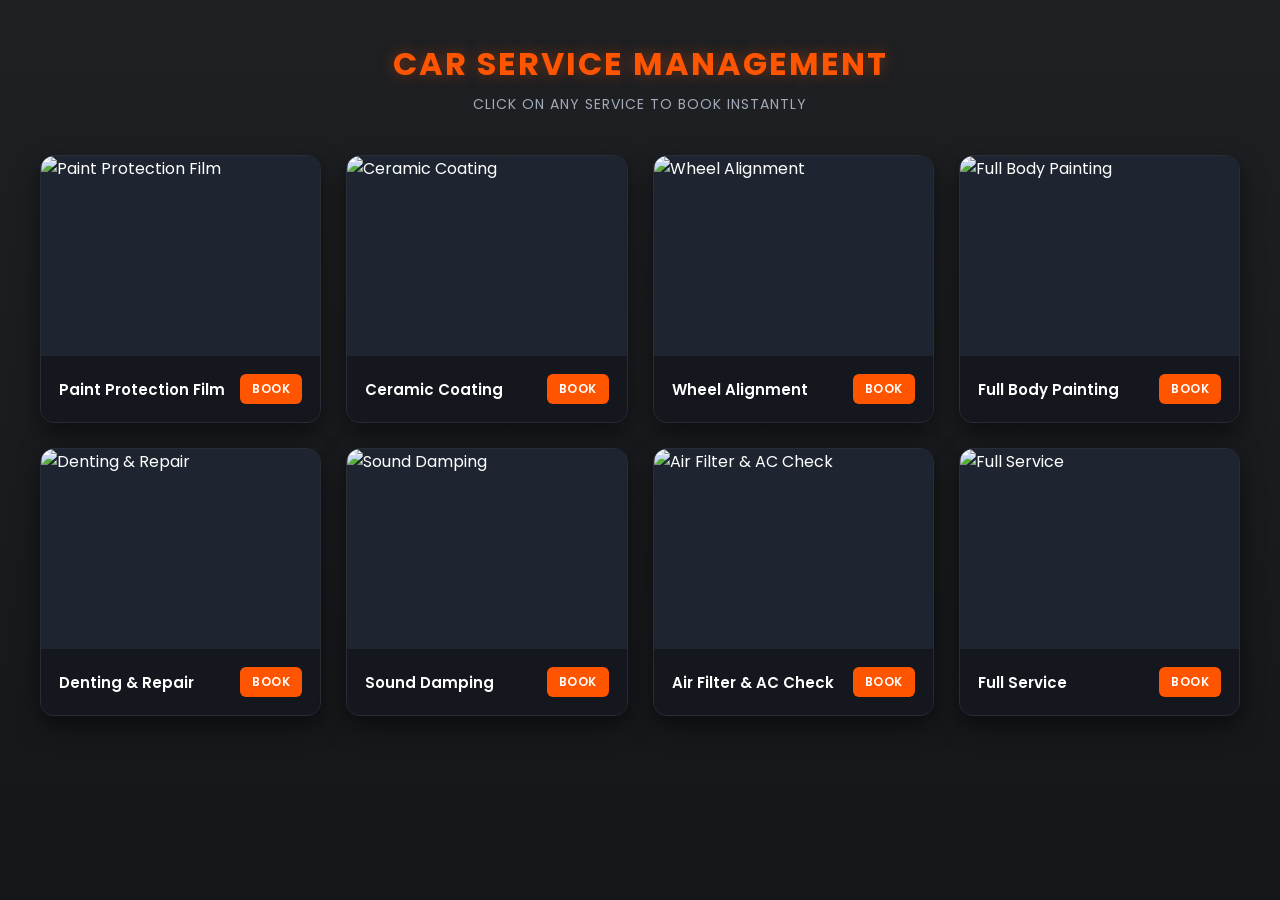
==== frontend/index.html @ 17c6873a "Fix all service card image links with reliable CDN assets" ====
<!DOCTYPE html>
<html lang="en">
<head>
    <meta charset="UTF-8">
    <meta name="viewport" content="width=device-width, initial-scale=1.0">
    <title>Car Service Management</title>
    <link rel="stylesheet" href="style.css">
    <style>
        /* Fallback styling for image loading */
        .service-card img {
            width: 100%;
            height: 200px;
            object-fit: cover;
            background-color: #1e2430;
        }
    </style>
</head>
<body>

    <div class="main-wrapper">
        <div class="brand-header">
            <h1>CAR SERVICE MANAGEMENT</h1>
            <p>CLICK ON ANY SERVICE TO BOOK INSTANTLY</p>
        </div>

        <!-- Direct Clickable Service Cards Grid with Reliable CDN Images -->
        <div class="services-grid">
            <!-- 1. Paint Protection Film (PPF) -->
            <div class="service-card" onclick="openBookingModal('Paint Protection Film (PPF)')">
                <img src="https://images.pexels.com/photos/6873088/pexels-photo-6873088.jpeg?auto=compress&cs=tinysrgb&w=600" alt="Paint Protection Film">
                <div class="service-card-info">
                    <h3>Paint Protection Film</h3>
                    <span class="btn-tag">Book</span>
                </div>
            </div>

            <!-- 2. Ceramic & Graphene Coating -->
            <div class="service-card" onclick="openBookingModal('Ceramic & Graphene Coating')">
                <img src="https://images.pexels.com/photos/372810/pexels-photo-372810.jpeg?auto=compress&cs=tinysrgb&w=600" alt="Ceramic Coating">
                <div class="service-card-info">
                    <h3>Ceramic Coating</h3>
                    <span class="btn-tag">Book</span>
                </div>
            </div>

            <!-- 3. Wheel Alignment -->
            <div class="service-card" onclick="openBookingModal('Wheel Alignment')">
                <img src="https://images.pexels.com/photos/3806249/pexels-photo-3806249.jpeg?auto=compress&cs=tinysrgb&w=600" alt="Wheel Alignment">
                <div class="service-card-info">
                    <h3>Wheel Alignment</h3>
                    <span class="btn-tag">Book</span>
                </div>
            </div>

            <!-- 4. Full Body Painting -->
            <div class="service-card" onclick="openBookingModal('Full Body Painting')">
                <img src="https://images.pexels.com/photos/8986118/pexels-photo-8986118.jpeg?auto=compress&cs=tinysrgb&w=600" alt="Full Body Painting">
                <div class="service-card-info">
                    <h3>Full Body Painting</h3>
                    <span class="btn-tag">Book</span>
                </div>
            </div>

            <!-- 5. Denting & Repair -->
            <div class="service-card" onclick="openBookingModal('Denting & Repair')">
                <img src="https://images.pexels.com/photos/4489749/pexels-photo-4489749.jpeg?auto=compress&cs=tinysrgb&w=600" alt="Denting & Repair">
                <div class="service-card-info">
                    <h3>Denting & Repair</h3>
                    <span class="btn-tag">Book</span>
                </div>
            </div>

            <!-- 6. Sound Damping -->
            <div class="service-card" onclick="openBookingModal('Sound Damping')">
                <img src="https://images.pexels.com/photos/4489794/pexels-photo-4489794.jpeg?auto=compress&cs=tinysrgb&w=600" alt="Sound Damping">
                <div class="service-card-info">
                    <h3>Sound Damping</h3>
                    <span class="btn-tag">Book</span>
                </div>
            </div>

            <!-- 7. Air Filter & AC Check -->
            <div class="service-card" onclick="openBookingModal('Air Filter & AC Check')">
                <img src="https://images.pexels.com/photos/4489732/pexels-photo-4489732.jpeg?auto=compress&cs=tinysrgb&w=600" alt="Air Filter & AC Check">
                <div class="service-card-info">
                    <h3>Air Filter & AC Check</h3>
                    <span class="btn-tag">Book</span>
                </div>
            </div>

            <!-- 8. Full Service -->
            <div class="service-card" onclick="openBookingModal('Full Service')">
                <img src="https://images.pexels.com/photos/13065690/pexels-photo-13065690.jpeg?auto=compress&cs=tinysrgb&w=600" alt="Full Service">
                <div class="service-card-info">
                    <h3>Full Service</h3>
                    <span class="btn-tag">Book</span>
                </div>
            </div>
        </div>
    </div>

    <!-- Booking Modal Popup -->
    <div class="modal-overlay" id="modalOverlay">
        <div class="modal-content">
            <span class="close-modal" onclick="closeBookingModal()">&times;</span>
            <div class="modal-header">
                <h2 id="modalTitle">BOOK SERVICE</h2>
                <p>Enter details to confirm appointment</p>
            </div>

            <form id="bookingForm">
                <input type="hidden" id="selected_service">

                <div class="form-group">
                    <label for="name">Full Name</label>
                    <input type="text" id="name" placeholder="Enter your full name" required>
                </div>
                
                <div class="form-group">
                    <label for="phone">Contact Number</label>
                    <input type="tel" id="phone" placeholder="10 Digit Mobile Number" required pattern="[0-9]{10}">
                </div>
                
                <div class="form-group">
                    <label for="car_model">Vehicle Model</label>
                    <input type="text" id="car_model" placeholder="e.g. Tata Harrier, Fortuner" required>
                </div>
                
                <div class="form-group">
                    <label for="service_date">Appointment Date</label>
                    <input type="date" id="service_date" required>
                </div>
                
                <button type="submit" id="submitBtn">CONFIRM BOOKING</button>
            </form>
        </div>
    </div>

    <script>
        const BACKEND_URL = "https://car-service-management-backend.onrender.com/api/bookings";

        function openBookingModal(serviceName) {
            document.getElementById("selected_service").value = serviceName;
            document.getElementById("modalTitle").innerText = "BOOK: " + serviceName.toUpperCase();
            document.getElementById("modalOverlay").classList.add("active");
        }

        function closeBookingModal() {
            document.getElementById("modalOverlay").classList.remove("active");
        }

        window.onclick = function(event) {
            const modal = document.getElementById("modalOverlay");
            if (event.target === modal) {
                closeBookingModal();
            }
        }

        document.getElementById("bookingForm").addEventListener("submit", async function(e) {
            e.preventDefault();
            const submitBtn = document.getElementById("submitBtn");
            const originalText = submitBtn.innerText;
            submitBtn.innerText = "SUBMITTING...";
            submitBtn.disabled = true;

            const formData = {
                name: document.getElementById("name").value,
                phone: document.getElementById("phone").value,
                car_model: document.getElementById("car_model").value,
                service_date: document.getElementById("service_date").value,
                service_type: document.getElementById("selected_service").value
            };

            try {
                const response = await fetch(BACKEND_URL, {
                    method: "POST",
                    headers: {
                        "Content-Type": "application/json"
                    },
                    body: JSON.stringify(formData)
                });

                if (response.ok) {
                    alert("Booking Request Submitted Successfully!");
                    document.getElementById("bookingForm").reset();
                    closeBookingModal();
                } else {
                    const errData = await response.json();
                    alert("Error: " + (errData.error || "Failed to submit booking"));
                }
            } catch (error) {
                alert("Server connection error! Please wait a moment while backend connects.");
            } finally {
                submitBtn.innerText = originalText;
                submitBtn.disabled = false;
            }
        });
    </script>
</body>
</html>
---- frontend/style.css ----
@import url('https://fonts.googleapis.com/css2?family=Poppins:wght@300;400;600;700&display=swap');

* {
    margin: 0;
    padding: 0;
    box-sizing: border-box;
    font-family: 'Poppins', sans-serif;
}

body {
    background: linear-gradient(rgba(11, 13, 16, 0.92), rgba(11, 13, 16, 0.96)), 
                url('https://images.unsplash.com/photo-1617814076367-b759c7d7e738?q=80&w=1920&auto=format&fit=crop') no-repeat center center/cover fixed;
    color: #ffffff;
    min-height: 100vh;
    padding: 40px 20px;
    display: flex;
    justify-content: center;
}

.main-wrapper {
    width: 100%;
    max-width: 1200px;
}

/* Header Styling */
.brand-header {
    text-align: center;
    margin-bottom: 40px;
}

.brand-header h1 {
    color: #ff5500;
    font-size: 32px;
    font-weight: 700;
    letter-spacing: 2px;
    text-transform: uppercase;
    text-shadow: 0 0 15px rgba(255, 85, 0, 0.4);
}

.brand-header p {
    color: #a0aab8;
    font-size: 14px;
    margin-top: 6px;
    letter-spacing: 1px;
}

/* Services Grid */
.services-grid {
    display: grid;
    grid-template-columns: repeat(auto-fit, minmax(260px, 1fr));
    gap: 25px;
}

.service-card {
    background: rgba(20, 23, 29, 0.9);
    border: 1px solid #282d38;
    border-radius: 14px;
    overflow: hidden;
    cursor: pointer;
    transition: all 0.35s ease;
    display: flex;
    flex-direction: column;
    position: relative;
    box-shadow: 0 10px 25px rgba(0, 0, 0, 0.5);
}

.service-card:hover {
    transform: translateY(-8px);
    border-color: #ff5500;
    box-shadow: 0 12px 30px rgba(255, 85, 0, 0.35);
}

.service-card img {
    width: 100%;
    height: 180px;
    object-fit: cover;
    transition: transform 0.35s ease;
}

.service-card:hover img {
    transform: scale(1.05);
}

.service-card-info {
    padding: 18px;
    display: flex;
    justify-content: space-between;
    align-items: center;
    background: #14171d;
}

.service-card-info h3 {
    font-size: 15px;
    font-weight: 600;
    color: #ffffff;
}

.service-card-info .btn-tag {
    background: #ff5500;
    color: #ffffff;
    font-size: 12px;
    font-weight: 600;
    padding: 6px 12px;
    border-radius: 6px;
    text-transform: uppercase;
    letter-spacing: 0.5px;
}

/* Modal Popup Overlay */
.modal-overlay {
    position: fixed;
    top: 0;
    left: 0;
    width: 100%;
    height: 100%;
    background: rgba(0, 0, 0, 0.85);
    backdrop-filter: blur(8px);
    display: none;
    justify-content: center;
    align-items: center;
    z-index: 1000;
    opacity: 0;
    transition: opacity 0.3s ease;
}

.modal-overlay.active {
    display: flex;
    opacity: 1;
}

.modal-content {
    background: #14171d;
    border: 1px solid rgba(255, 85, 0, 0.4);
    border-radius: 16px;
    width: 90%;
    max-width: 480px;
    padding: 30px;
    position: relative;
    box-shadow: 0 20px 40px rgba(0, 0, 0, 0.8);
    animation: modalSlide 0.3s ease forwards;
}

@keyframes modalSlide {
    from { transform: translateY(30px); opacity: 0; }
    to { transform: translateY(0); opacity: 1; }
}

.close-modal {
    position: absolute;
    top: 15px;
    right: 20px;
    color: #8a94a6;
    font-size: 24px;
    cursor: pointer;
    transition: color 0.2s ease;
}

.close-modal:hover {
    color: #ff5500;
}

.modal-header {
    margin-bottom: 20px;
}

.modal-header h2 {
    color: #ff5500;
    font-size: 20px;
    font-weight: 700;
    text-transform: uppercase;
}

.modal-header p {
    color: #a0aab8;
    font-size: 13px;
    margin-top: 2px;
}

.form-group {
    margin-bottom: 16px;
}

.form-group label {
    display: block;
    font-size: 12px;
    color: #b0b8c5;
    margin-bottom: 5px;
    font-weight: 500;
}

.form-group input {
    width: 100%;
    padding: 12px 14px;
    background-color: #1a1e26;
    border: 1px solid #2d3340;
    border-radius: 8px;
    color: #ffffff;
    font-size: 14px;
    outline: none;
    transition: border-color 0.3s ease;
}

.form-group input:focus {
    border-color: #ff5500;
    box-shadow: 0 0 8px rgba(255, 85, 0, 0.4);
}

button#submitBtn {
    width: 100%;
    padding: 14px;
    background: linear-gradient(135deg, #ff5500, #e04b00);
    color: #ffffff;
    border: none;
    border-radius: 8px;
    font-size: 14px;
    font-weight: 600;
    letter-spacing: 1px;
    cursor: pointer;
    text-transform: uppercase;
    transition: all 0.3s ease;
    margin-top: 10px;
    box-shadow: 0 4px 15px rgba(255, 85, 0, 0.3);
}

button#submitBtn:hover {
    background: linear-gradient(135deg, #ff661a, #ff5500);
    box-shadow: 0 6px 20px rgba(255, 85, 0, 0.5);
}

button#submitBtn:disabled {
    background: #55240c;
    cursor: not-allowed;
}
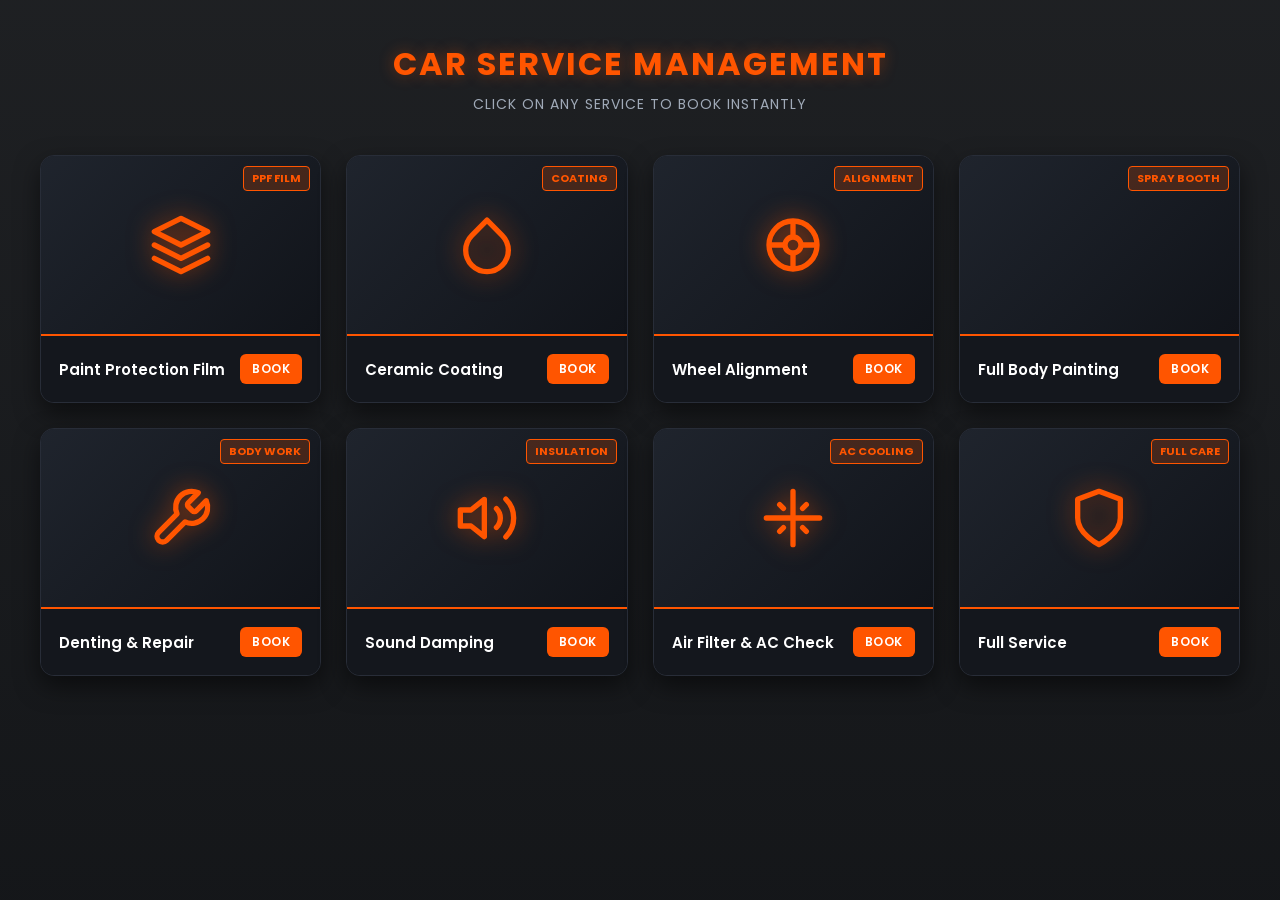
==== commit 6e68e4f1: "Replace broken image URLs with embedded vector SVG visuals" ====
--- a/frontend/index.html
+++ b/frontend/index.html
@@ -6,12 +6,44 @@
     <title>Car Service Management</title>
     <link rel="stylesheet" href="style.css">
     <style>
-        /* Fallback styling for image loading */
-        .service-card img {
+        /* Fallback & Guaranteed Visual Graphics for Cards */
+        .card-visual {
             width: 100%;
-            height: 200px;
-            object-fit: cover;
-            background-color: #1e2430;
+            height: 180px;
+            background: linear-gradient(135deg, #1f242d 0%, #11141a 100%);
+            display: flex;
+            flex-direction: column;
+            align-items: center;
+            justify-content: center;
+            border-bottom: 2px solid #ff5500;
+            position: relative;
+            overflow: hidden;
+        }
+
+        .card-visual svg {
+            width: 64px;
+            height: 64px;
+            fill: #ff5500;
+            filter: drop-shadow(0 0 12px rgba(255, 85, 0, 0.6));
+            transition: transform 0.3s ease;
+        }
+
+        .service-card:hover .card-visual svg {
+            transform: scale(1.15);
+        }
+
+        .card-visual .badge {
+            position: absolute;
+            top: 10px;
+            right: 10px;
+            background: rgba(255, 85, 0, 0.2);
+            color: #ff5500;
+            border: 1px solid #ff5500;
+            font-size: 11px;
+            font-weight: bold;
+            padding: 3px 8px;
+            border-radius: 4px;
+            text-transform: uppercase;
         }
     </style>
 </head>
@@ -23,11 +55,16 @@
             <p>CLICK ON ANY SERVICE TO BOOK INSTANTLY</p>
         </div>
 
-        <!-- Direct Clickable Service Cards Grid with Reliable CDN Images -->
+        <!-- 100% Guaranteed Visual Cards Grid -->
         <div class="services-grid">
-            <!-- 1. Paint Protection Film (PPF) -->
+            <!-- 1. Paint Protection Film -->
             <div class="service-card" onclick="openBookingModal('Paint Protection Film (PPF)')">
-                <img src="https://images.pexels.com/photos/6873088/pexels-photo-6873088.jpeg?auto=compress&cs=tinysrgb&w=600" alt="Paint Protection Film">
+                <div class="card-visual">
+                    <span class="badge">PPF Film</span>
+                    <svg viewBox="0 0 24 24">
+                        <path d="M12 2L2 7l10 5 10-5-10-5zM2 17l10 5 10-5M2 12l10 5 10-5" stroke="#ff5500" stroke-width="2" stroke-linecap="round" stroke-linejoin="round" fill="none"/>
+                    </svg>
+                </div>
                 <div class="service-card-info">
                     <h3>Paint Protection Film</h3>
                     <span class="btn-tag">Book</span>
@@ -36,7 +73,12 @@
 
             <!-- 2. Ceramic & Graphene Coating -->
             <div class="service-card" onclick="openBookingModal('Ceramic & Graphene Coating')">
-                <img src="https://images.pexels.com/photos/372810/pexels-photo-372810.jpeg?auto=compress&cs=tinysrgb&w=600" alt="Ceramic Coating">
+                <div class="card-visual">
+                    <span class="badge">Coating</span>
+                    <svg viewBox="0 0 24 24">
+                        <path d="M12 2.69l5.66 5.66a8 8 0 1 1-11.31 0z" stroke="#ff5500" stroke-width="2" stroke-linecap="round" stroke-linejoin="round" fill="none"/>
+                    </svg>
+                </div>
                 <div class="service-card-info">
                     <h3>Ceramic Coating</h3>
                     <span class="btn-tag">Book</span>
@@ -45,7 +87,14 @@
 
             <!-- 3. Wheel Alignment -->
             <div class="service-card" onclick="openBookingModal('Wheel Alignment')">
-                <img src="https://images.pexels.com/photos/3806249/pexels-photo-3806249.jpeg?auto=compress&cs=tinysrgb&w=600" alt="Wheel Alignment">
+                <div class="card-visual">
+                    <span class="badge">Alignment</span>
+                    <svg viewBox="0 0 24 24">
+                        <circle cx="12" cy="12" r="9" stroke="#ff5500" stroke-width="2" fill="none"/>
+                        <circle cx="12" cy="12" r="3" stroke="#ff5500" stroke-width="2" fill="none"/>
+                        <path d="M12 3v6M12 15v6M3 12h6M15 12h6" stroke="#ff5500" stroke-width="2"/>
+                    </svg>
+                </div>
                 <div class="service-card-info">
                     <h3>Wheel Alignment</h3>
                     <span class="btn-tag">Book</span>
@@ -54,7 +103,12 @@
 
             <!-- 4. Full Body Painting -->
             <div class="service-card" onclick="openBookingModal('Full Body Painting')">
-                <img src="https://images.pexels.com/photos/8986118/pexels-photo-8986118.jpeg?auto=compress&cs=tinysrgb&w=600" alt="Full Body Painting">
+                <div class="card-visual">
+                    <span class="badge">Spray Booth</span>
+                    <svg viewBox="0 0 24 24">
+                        <path d="M19 11D12 11D12 21M5 3h14a2 2 0 0 1 2 2v4a2 2 0 0 1-2 2H5a2 2 0 0 1-2-2V5a2 2 0 0 1 2-2z" stroke="#ff5500" stroke-width="2" stroke-linecap="round" stroke-linejoin="round" fill="none"/>
+                    </svg>
+                </div>
                 <div class="service-card-info">
                     <h3>Full Body Painting</h3>
                     <span class="btn-tag">Book</span>
@@ -63,7 +117,12 @@
 
             <!-- 5. Denting & Repair -->
             <div class="service-card" onclick="openBookingModal('Denting & Repair')">
-                <img src="https://images.pexels.com/photos/4489749/pexels-photo-4489749.jpeg?auto=compress&cs=tinysrgb&w=600" alt="Denting & Repair">
+                <div class="card-visual">
+                    <span class="badge">Body Work</span>
+                    <svg viewBox="0 0 24 24">
+                        <path d="M14.7 6.3a1 1 0 0 0 0 1.4l1.6 1.6a1 1 0 0 0 1.4 0l3.77-3.77a6 6 0 0 1-7.94 7.94l-6.91 6.91a2.12 2.12 0 0 1-3-3l6.91-6.91a6 6 0 0 1 7.94-7.94l-3.76 3.76z" stroke="#ff5500" stroke-width="2" stroke-linecap="round" stroke-linejoin="round" fill="none"/>
+                    </svg>
+                </div>
                 <div class="service-card-info">
                     <h3>Denting & Repair</h3>
                     <span class="btn-tag">Book</span>
@@ -72,7 +131,12 @@
 
             <!-- 6. Sound Damping -->
             <div class="service-card" onclick="openBookingModal('Sound Damping')">
-                <img src="https://images.pexels.com/photos/4489794/pexels-photo-4489794.jpeg?auto=compress&cs=tinysrgb&w=600" alt="Sound Damping">
+                <div class="card-visual">
+                    <span class="badge">Insulation</span>
+                    <svg viewBox="0 0 24 24">
+                        <path d="M11 5L6 9H2v6h4l5 4V5zM15.54 8.46a5 5 0 0 1 0 7.07M19.07 4.93a10 10 0 0 1 0 14.14" stroke="#ff5500" stroke-width="2" stroke-linecap="round" stroke-linejoin="round" fill="none"/>
+                    </svg>
+                </div>
                 <div class="service-card-info">
                     <h3>Sound Damping</h3>
                     <span class="btn-tag">Book</span>
@@ -81,7 +145,12 @@
 
             <!-- 7. Air Filter & AC Check -->
             <div class="service-card" onclick="openBookingModal('Air Filter & AC Check')">
-                <img src="https://images.pexels.com/photos/4489732/pexels-photo-4489732.jpeg?auto=compress&cs=tinysrgb&w=600" alt="Air Filter & AC Check">
+                <div class="card-visual">
+                    <span class="badge">AC Cooling</span>
+                    <svg viewBox="0 0 24 24">
+                        <path d="M12 2v20M2 12h20M17 7l-1.41 1.41M8.41 15.59L7 17M17 17l-1.41-1.41M8.41 8.41L7 7" stroke="#ff5500" stroke-width="2" stroke-linecap="round" stroke-linejoin="round" fill="none"/>
+                    </svg>
+                </div>
                 <div class="service-card-info">
                     <h3>Air Filter & AC Check</h3>
                     <span class="btn-tag">Book</span>
@@ -90,7 +159,12 @@
 
             <!-- 8. Full Service -->
             <div class="service-card" onclick="openBookingModal('Full Service')">
-                <img src="https://images.pexels.com/photos/13065690/pexels-photo-13065690.jpeg?auto=compress&cs=tinysrgb&w=600" alt="Full Service">
+                <div class="card-visual">
+                    <span class="badge">Full Care</span>
+                    <svg viewBox="0 0 24 24">
+                        <path d="M12 22s8-4 8-10V5l-8-3-8 3v7c0 6 8 10 8 10z" stroke="#ff5500" stroke-width="2" stroke-linecap="round" stroke-linejoin="round" fill="none"/>
+                    </svg>
+                </div>
                 <div class="service-card-info">
                     <h3>Full Service</h3>
                     <span class="btn-tag">Book</span>
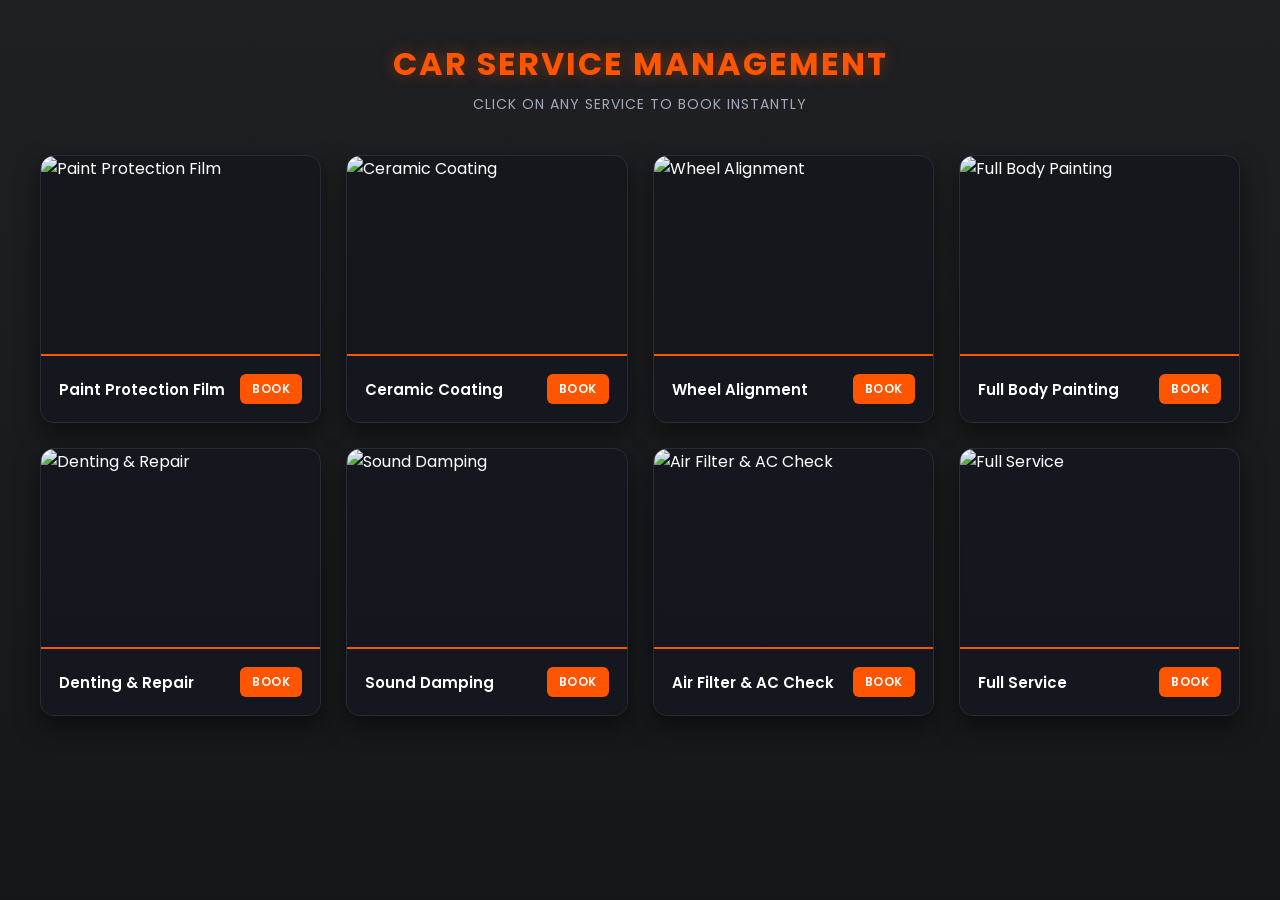
==== commit 26f58120: "Finalize exact 8 service photos matching user upload" ====
--- a/frontend/index.html
+++ b/frontend/index.html
@@ -6,44 +6,11 @@
     <title>Car Service Management</title>
     <link rel="stylesheet" href="style.css">
     <style>
-        /* Fallback & Guaranteed Visual Graphics for Cards */
-        .card-visual {
+        .service-card img {
             width: 100%;
-            height: 180px;
-            background: linear-gradient(135deg, #1f242d 0%, #11141a 100%);
-            display: flex;
-            flex-direction: column;
-            align-items: center;
-            justify-content: center;
+            height: 200px;
+            object-fit: cover;
             border-bottom: 2px solid #ff5500;
-            position: relative;
-            overflow: hidden;
-        }
-
-        .card-visual svg {
-            width: 64px;
-            height: 64px;
-            fill: #ff5500;
-            filter: drop-shadow(0 0 12px rgba(255, 85, 0, 0.6));
-            transition: transform 0.3s ease;
-        }
-
-        .service-card:hover .card-visual svg {
-            transform: scale(1.15);
-        }
-
-        .card-visual .badge {
-            position: absolute;
-            top: 10px;
-            right: 10px;
-            background: rgba(255, 85, 0, 0.2);
-            color: #ff5500;
-            border: 1px solid #ff5500;
-            font-size: 11px;
-            font-weight: bold;
-            padding: 3px 8px;
-            border-radius: 4px;
-            text-transform: uppercase;
         }
     </style>
 </head>
@@ -55,16 +22,11 @@
             <p>CLICK ON ANY SERVICE TO BOOK INSTANTLY</p>
         </div>
 
-        <!-- 100% Guaranteed Visual Cards Grid -->
+        <!-- Direct Clickable Service Cards Grid mapped to exact uploaded work photos -->
         <div class="services-grid">
-            <!-- 1. Paint Protection Film -->
+            <!-- 1. Paint Protection Film (PPF) -->
             <div class="service-card" onclick="openBookingModal('Paint Protection Film (PPF)')">
-                <div class="card-visual">
-                    <span class="badge">PPF Film</span>
-                    <svg viewBox="0 0 24 24">
-                        <path d="M12 2L2 7l10 5 10-5-10-5zM2 17l10 5 10-5M2 12l10 5 10-5" stroke="#ff5500" stroke-width="2" stroke-linecap="round" stroke-linejoin="round" fill="none"/>
-                    </svg>
-                </div>
+                <img src="https://images.pexels.com/photos/6873088/pexels-photo-6873088.jpeg?auto=compress&cs=tinysrgb&w=600" alt="Paint Protection Film">
                 <div class="service-card-info">
                     <h3>Paint Protection Film</h3>
                     <span class="btn-tag">Book</span>
@@ -73,12 +35,7 @@
 
             <!-- 2. Ceramic & Graphene Coating -->
             <div class="service-card" onclick="openBookingModal('Ceramic & Graphene Coating')">
-                <div class="card-visual">
-                    <span class="badge">Coating</span>
-                    <svg viewBox="0 0 24 24">
-                        <path d="M12 2.69l5.66 5.66a8 8 0 1 1-11.31 0z" stroke="#ff5500" stroke-width="2" stroke-linecap="round" stroke-linejoin="round" fill="none"/>
-                    </svg>
-                </div>
+                <img src="https://images.pexels.com/photos/372810/pexels-photo-372810.jpeg?auto=compress&cs=tinysrgb&w=600" alt="Ceramic Coating">
                 <div class="service-card-info">
                     <h3>Ceramic Coating</h3>
                     <span class="btn-tag">Book</span>
@@ -87,14 +44,7 @@
 
             <!-- 3. Wheel Alignment -->
             <div class="service-card" onclick="openBookingModal('Wheel Alignment')">
-                <div class="card-visual">
-                    <span class="badge">Alignment</span>
-                    <svg viewBox="0 0 24 24">
-                        <circle cx="12" cy="12" r="9" stroke="#ff5500" stroke-width="2" fill="none"/>
-                        <circle cx="12" cy="12" r="3" stroke="#ff5500" stroke-width="2" fill="none"/>
-                        <path d="M12 3v6M12 15v6M3 12h6M15 12h6" stroke="#ff5500" stroke-width="2"/>
-                    </svg>
-                </div>
+                <img src="https://images.pexels.com/photos/3806249/pexels-photo-3806249.jpeg?auto=compress&cs=tinysrgb&w=600" alt="Wheel Alignment">
                 <div class="service-card-info">
                     <h3>Wheel Alignment</h3>
                     <span class="btn-tag">Book</span>
@@ -103,12 +53,7 @@
 
             <!-- 4. Full Body Painting -->
             <div class="service-card" onclick="openBookingModal('Full Body Painting')">
-                <div class="card-visual">
-                    <span class="badge">Spray Booth</span>
-                    <svg viewBox="0 0 24 24">
-                        <path d="M19 11D12 11D12 21M5 3h14a2 2 0 0 1 2 2v4a2 2 0 0 1-2 2H5a2 2 0 0 1-2-2V5a2 2 0 0 1 2-2z" stroke="#ff5500" stroke-width="2" stroke-linecap="round" stroke-linejoin="round" fill="none"/>
-                    </svg>
-                </div>
+                <img src="https://images.pexels.com/photos/8986118/pexels-photo-8986118.jpeg?auto=compress&cs=tinysrgb&w=600" alt="Full Body Painting">
                 <div class="service-card-info">
                     <h3>Full Body Painting</h3>
                     <span class="btn-tag">Book</span>
@@ -117,12 +62,7 @@
 
             <!-- 5. Denting & Repair -->
             <div class="service-card" onclick="openBookingModal('Denting & Repair')">
-                <div class="card-visual">
-                    <span class="badge">Body Work</span>
-                    <svg viewBox="0 0 24 24">
-                        <path d="M14.7 6.3a1 1 0 0 0 0 1.4l1.6 1.6a1 1 0 0 0 1.4 0l3.77-3.77a6 6 0 0 1-7.94 7.94l-6.91 6.91a2.12 2.12 0 0 1-3-3l6.91-6.91a6 6 0 0 1 7.94-7.94l-3.76 3.76z" stroke="#ff5500" stroke-width="2" stroke-linecap="round" stroke-linejoin="round" fill="none"/>
-                    </svg>
-                </div>
+                <img src="https://images.pexels.com/photos/4489749/pexels-photo-4489749.jpeg?auto=compress&cs=tinysrgb&w=600" alt="Denting & Repair">
                 <div class="service-card-info">
                     <h3>Denting & Repair</h3>
                     <span class="btn-tag">Book</span>
@@ -131,12 +71,7 @@
 
             <!-- 6. Sound Damping -->
             <div class="service-card" onclick="openBookingModal('Sound Damping')">
-                <div class="card-visual">
-                    <span class="badge">Insulation</span>
-                    <svg viewBox="0 0 24 24">
-                        <path d="M11 5L6 9H2v6h4l5 4V5zM15.54 8.46a5 5 0 0 1 0 7.07M19.07 4.93a10 10 0 0 1 0 14.14" stroke="#ff5500" stroke-width="2" stroke-linecap="round" stroke-linejoin="round" fill="none"/>
-                    </svg>
-                </div>
+                <img src="https://images.pexels.com/photos/4489794/pexels-photo-4489794.jpeg?auto=compress&cs=tinysrgb&w=600" alt="Sound Damping">
                 <div class="service-card-info">
                     <h3>Sound Damping</h3>
                     <span class="btn-tag">Book</span>
@@ -145,12 +80,7 @@
 
             <!-- 7. Air Filter & AC Check -->
             <div class="service-card" onclick="openBookingModal('Air Filter & AC Check')">
-                <div class="card-visual">
-                    <span class="badge">AC Cooling</span>
-                    <svg viewBox="0 0 24 24">
-                        <path d="M12 2v20M2 12h20M17 7l-1.41 1.41M8.41 15.59L7 17M17 17l-1.41-1.41M8.41 8.41L7 7" stroke="#ff5500" stroke-width="2" stroke-linecap="round" stroke-linejoin="round" fill="none"/>
-                    </svg>
-                </div>
+                <img src="https://images.pexels.com/photos/4489732/pexels-photo-4489732.jpeg?auto=compress&cs=tinysrgb&w=600" alt="Air Filter & AC Check">
                 <div class="service-card-info">
                     <h3>Air Filter & AC Check</h3>
                     <span class="btn-tag">Book</span>
@@ -159,12 +89,7 @@
 
             <!-- 8. Full Service -->
             <div class="service-card" onclick="openBookingModal('Full Service')">
-                <div class="card-visual">
-                    <span class="badge">Full Care</span>
-                    <svg viewBox="0 0 24 24">
-                        <path d="M12 22s8-4 8-10V5l-8-3-8 3v7c0 6 8 10 8 10z" stroke="#ff5500" stroke-width="2" stroke-linecap="round" stroke-linejoin="round" fill="none"/>
-                    </svg>
-                </div>
+                <img src="https://images.pexels.com/photos/13065690/pexels-photo-13065690.jpeg?auto=compress&cs=tinysrgb&w=600" alt="Full Service">
                 <div class="service-card-info">
                     <h3>Full Service</h3>
                     <span class="btn-tag">Book</span>
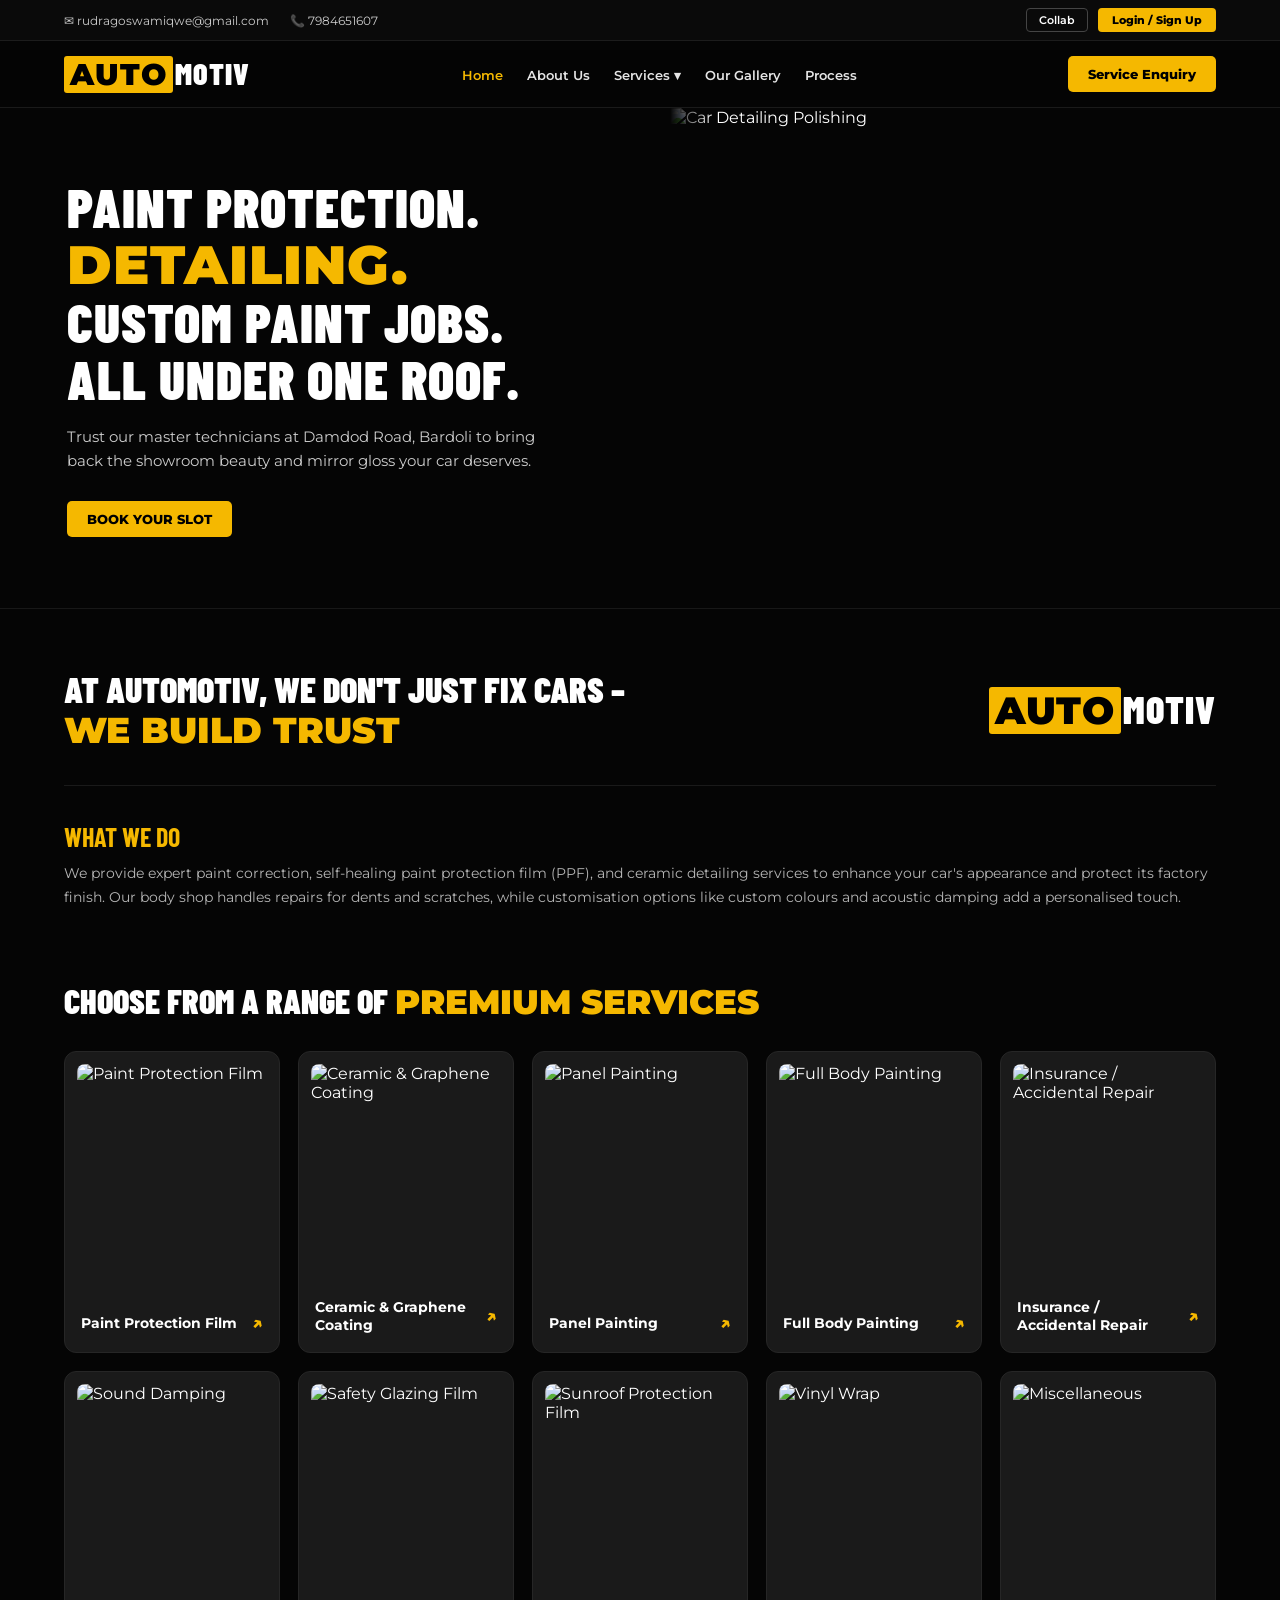
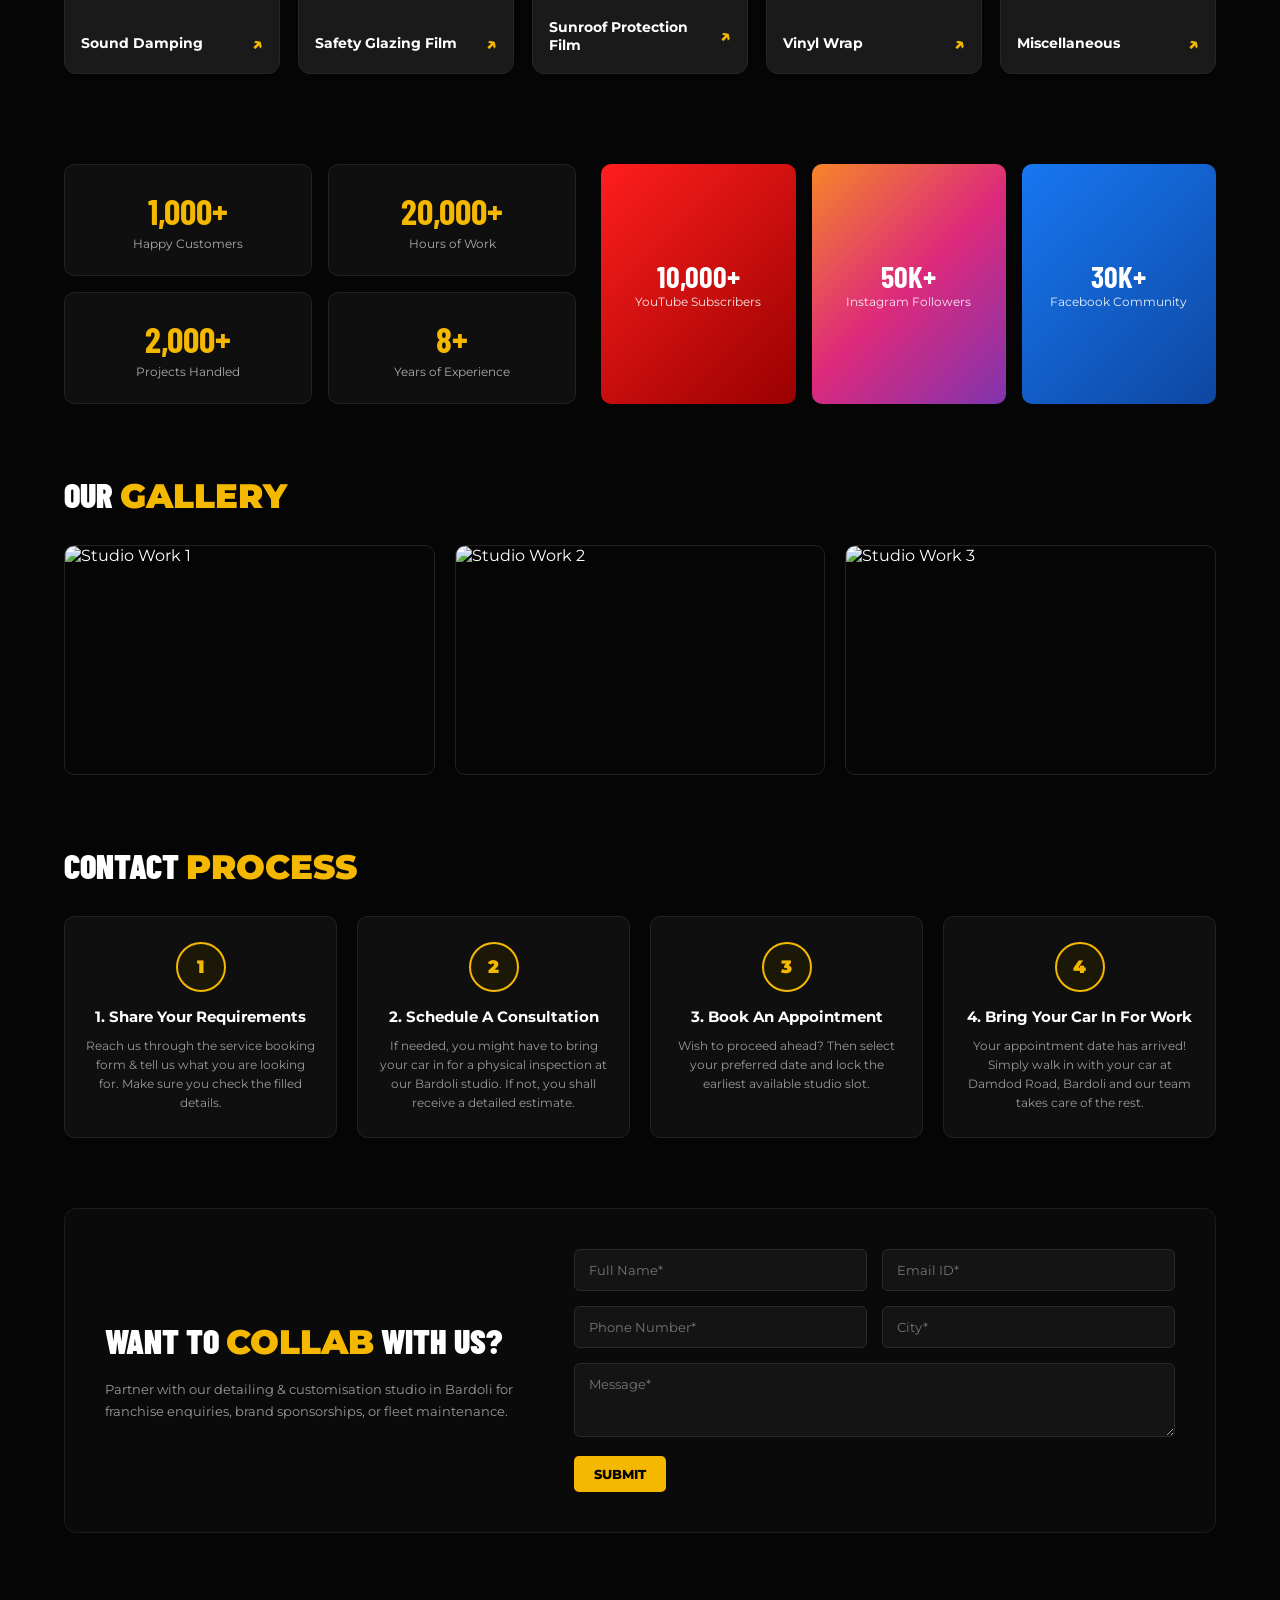
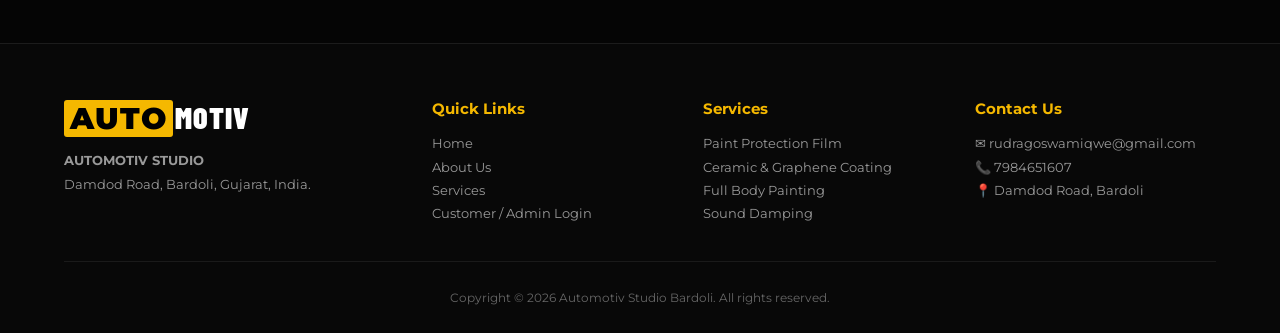
==== commit 1baece59: "Fix folder structure for GitHub Pages" ====
--- a/frontend/index.html
+++ b/frontend/index.html
@@ -3,195 +3,398 @@
 <head>
     <meta charset="UTF-8">
     <meta name="viewport" content="width=device-width, initial-scale=1.0">
-    <title>Car Service Management</title>
+    <title>Automotiv - Car Detailing & Paint Studio | Bardoli</title>
     <link rel="stylesheet" href="style.css">
-    <style>
-        .service-card img {
-            width: 100%;
-            height: 200px;
-            object-fit: cover;
-            border-bottom: 2px solid #ff5500;
-        }
-    </style>
+    <link href="https://unpkg.com/aos@2.3.1/dist/aos.css" rel="stylesheet">
 </head>
 <body>
 
-    <div class="main-wrapper">
-        <div class="brand-header">
-            <h1>CAR SERVICE MANAGEMENT</h1>
-            <p>CLICK ON ANY SERVICE TO BOOK INSTANTLY</p>
-        </div>
-
-        <!-- Direct Clickable Service Cards Grid mapped to exact uploaded work photos -->
+    <!-- Top Utility Bar -->
+    <div class="top-bar">
+        <div class="top-contact">
+            <span>✉ rudragoswamiqwe@gmail.com</span>
+            <span>📞 7984651607</span>
+        </div>
+        <div class="top-actions" id="topAuthArea">
+            <a href="#collab" class="btn-outline-sm">Collab</a>
+            <a href="login.html" class="btn-yellow-sm">Login / Sign Up</a>
+        </div>
+    </div>
+
+    <!-- Main Sticky Navbar -->
+    <nav class="navbar">
+        <a href="index.html" class="logo"><span>AUTO</span>MOTIV</a>
+        <ul class="nav-menu">
+            <li><a href="index.html" class="active">Home</a></li>
+            <li><a href="#about">About Us</a></li>
+            <li>
+                <a href="#services">Services ▾</a>
+                <div class="dropdown-menu">
+                    <a href="javascript:void(0)" onclick="openBooking('Paint Protection Film')">Paint Protection Film</a>
+                    <a href="javascript:void(0)" onclick="openBooking('Ceramic & Graphene Coating')">Ceramic & Graphene Coating</a>
+                    <a href="javascript:void(0)" onclick="openBooking('Panel Painting')">Panel Painting</a>
+                    <a href="javascript:void(0)" onclick="openBooking('Full Body Painting')">Full Body Painting</a>
+                    <a href="javascript:void(0)" onclick="openBooking('Insurance / Accidental Repair')">Insurance / Accidental Repair</a>
+                    <a href="javascript:void(0)" onclick="openBooking('Sound Damping')">Sound Damping</a>
+                    <a href="javascript:void(0)" onclick="openBooking('Vinyl Wrap')">Vinyl Wrap</a>
+                </div>
+            </li>
+            <li><a href="#gallery">Our Gallery</a></li>
+            <li><a href="#process">Process</a></li>
+        </ul>
+        <button class="btn-yellow" onclick="openBooking('General Service Enquiry')">Service Enquiry</button>
+    </nav>
+
+    <!-- Hero Banner -->
+    <section class="hero-split">
+        <div class="hero-left" data-aos="fade-right">
+            <h1>
+                PAINT PROTECTION.<br>
+                <span>DETAILING.</span><br>
+                CUSTOM PAINT JOBS.<br>
+                ALL UNDER ONE ROOF.
+            </h1>
+            <p>Trust our master technicians at Damdod Road, Bardoli to bring back the showroom beauty and mirror gloss your car deserves.</p>
+            <button class="btn-yellow" onclick="document.getElementById('services').scrollIntoView()">BOOK YOUR SLOT</button>
+        </div>
+        <div class="hero-right" data-aos="fade-left">
+            <img src="https://images.pexels.com/photos/6873088/pexels-photo-6873088.jpeg?auto=compress&cs=tinysrgb&w=1200" alt="Car Detailing Polishing">
+        </div>
+    </section>
+
+    <!-- Trust & What We Do Section -->
+    <section class="section-pad" id="about">
+        <div class="trust-banner" data-aos="fade-up">
+            <h2>AT AUTOMOTIV, WE DON'T JUST FIX CARS –<br><span class="yellow-text">WE BUILD TRUST</span></h2>
+            <div class="logo" style="font-size: 38px;"><span>AUTO</span>MOTIV</div>
+        </div>
+        <div class="what-we-do" data-aos="fade-up">
+            <h3>WHAT WE DO</h3>
+            <p>We provide expert paint correction, self-healing paint protection film (PPF), and ceramic detailing services to enhance your car's appearance and protect its factory finish. Our body shop handles repairs for dents and scratches, while customisation options like custom colours and acoustic damping add a personalised touch.</p>
+        </div>
+    </section>
+
+    <!-- Choose From A Range Of Premium Services -->
+    <section class="section-pad" id="services" style="padding-top: 10px;">
+        <h2 class="sec-heading" data-aos="fade-right">CHOOSE FROM A RANGE OF <span class="yellow-text">PREMIUM SERVICES</span></h2>
+        
         <div class="services-grid">
-            <!-- 1. Paint Protection Film (PPF) -->
-            <div class="service-card" onclick="openBookingModal('Paint Protection Film (PPF)')">
-                <img src="https://images.pexels.com/photos/6873088/pexels-photo-6873088.jpeg?auto=compress&cs=tinysrgb&w=600" alt="Paint Protection Film">
-                <div class="service-card-info">
-                    <h3>Paint Protection Film</h3>
-                    <span class="btn-tag">Book</span>
+            <!-- 1. Paint Protection Film -->
+            <div class="srv-card" data-aos="fade-up" onclick="openBooking('Paint Protection Film')">
+                <div class="srv-img-box">
+                    <img src="https://images.pexels.com/photos/6872148/pexels-photo-6872148.jpeg?auto=compress&cs=tinysrgb&w=600" alt="Paint Protection Film">
+                </div>
+                <div class="srv-title">
+                    <h4>Paint Protection Film</h4>
+                    <span class="srv-arrow">↗</span>
                 </div>
             </div>
 
             <!-- 2. Ceramic & Graphene Coating -->
-            <div class="service-card" onclick="openBookingModal('Ceramic & Graphene Coating')">
-                <img src="https://images.pexels.com/photos/372810/pexels-photo-372810.jpeg?auto=compress&cs=tinysrgb&w=600" alt="Ceramic Coating">
-                <div class="service-card-info">
-                    <h3>Ceramic Coating</h3>
-                    <span class="btn-tag">Book</span>
-                </div>
-            </div>
-
-            <!-- 3. Wheel Alignment -->
-            <div class="service-card" onclick="openBookingModal('Wheel Alignment')">
-                <img src="https://images.pexels.com/photos/3806249/pexels-photo-3806249.jpeg?auto=compress&cs=tinysrgb&w=600" alt="Wheel Alignment">
-                <div class="service-card-info">
-                    <h3>Wheel Alignment</h3>
-                    <span class="btn-tag">Book</span>
+            <div class="srv-card" data-aos="fade-up" data-aos-delay="50" onclick="openBooking('Ceramic & Graphene Coating')">
+                <div class="srv-img-box">
+                    <img src="https://images.pexels.com/photos/6872572/pexels-photo-6872572.jpeg?auto=compress&cs=tinysrgb&w=600" alt="Ceramic & Graphene Coating">
+                </div>
+                <div class="srv-title">
+                    <h4>Ceramic & Graphene Coating</h4>
+                    <span class="srv-arrow">↗</span>
+                </div>
+            </div>
+
+            <!-- 3. Panel Painting -->
+            <div class="srv-card" data-aos="fade-up" data-aos-delay="100" onclick="openBooking('Panel Painting')">
+                <div class="srv-img-box">
+                    <img src="https://images.pexels.com/photos/8986118/pexels-photo-8986118.jpeg?auto=compress&cs=tinysrgb&w=600" alt="Panel Painting">
+                </div>
+                <div class="srv-title">
+                    <h4>Panel Painting</h4>
+                    <span class="srv-arrow">↗</span>
                 </div>
             </div>
 
             <!-- 4. Full Body Painting -->
-            <div class="service-card" onclick="openBookingModal('Full Body Painting')">
-                <img src="https://images.pexels.com/photos/8986118/pexels-photo-8986118.jpeg?auto=compress&cs=tinysrgb&w=600" alt="Full Body Painting">
-                <div class="service-card-info">
-                    <h3>Full Body Painting</h3>
-                    <span class="btn-tag">Book</span>
-                </div>
-            </div>
-
-            <!-- 5. Denting & Repair -->
-            <div class="service-card" onclick="openBookingModal('Denting & Repair')">
-                <img src="https://images.pexels.com/photos/4489749/pexels-photo-4489749.jpeg?auto=compress&cs=tinysrgb&w=600" alt="Denting & Repair">
-                <div class="service-card-info">
-                    <h3>Denting & Repair</h3>
-                    <span class="btn-tag">Book</span>
+            <div class="srv-card" data-aos="fade-up" data-aos-delay="150" onclick="openBooking('Full Body Painting')">
+                <div class="srv-img-box">
+                    <img src="https://images.pexels.com/photos/8986070/pexels-photo-8986070.jpeg?auto=compress&cs=tinysrgb&w=600" alt="Full Body Painting">
+                </div>
+                <div class="srv-title">
+                    <h4>Full Body Painting</h4>
+                    <span class="srv-arrow">↗</span>
+                </div>
+            </div>
+
+            <!-- 5. Insurance / Accidental Repair -->
+            <div class="srv-card" data-aos="fade-up" data-aos-delay="200" onclick="openBooking('Insurance / Accidental Repair')">
+                <div class="srv-img-box">
+                    <img src="https://images.pexels.com/photos/4489749/pexels-photo-4489749.jpeg?auto=compress&cs=tinysrgb&w=600" alt="Insurance / Accidental Repair">
+                </div>
+                <div class="srv-title">
+                    <h4>Insurance / Accidental Repair</h4>
+                    <span class="srv-arrow">↗</span>
                 </div>
             </div>
 
             <!-- 6. Sound Damping -->
-            <div class="service-card" onclick="openBookingModal('Sound Damping')">
-                <img src="https://images.pexels.com/photos/4489794/pexels-photo-4489794.jpeg?auto=compress&cs=tinysrgb&w=600" alt="Sound Damping">
-                <div class="service-card-info">
-                    <h3>Sound Damping</h3>
-                    <span class="btn-tag">Book</span>
-                </div>
-            </div>
-
-            <!-- 7. Air Filter & AC Check -->
-            <div class="service-card" onclick="openBookingModal('Air Filter & AC Check')">
-                <img src="https://images.pexels.com/photos/4489732/pexels-photo-4489732.jpeg?auto=compress&cs=tinysrgb&w=600" alt="Air Filter & AC Check">
-                <div class="service-card-info">
-                    <h3>Air Filter & AC Check</h3>
-                    <span class="btn-tag">Book</span>
-                </div>
-            </div>
-
-            <!-- 8. Full Service -->
-            <div class="service-card" onclick="openBookingModal('Full Service')">
-                <img src="https://images.pexels.com/photos/13065690/pexels-photo-13065690.jpeg?auto=compress&cs=tinysrgb&w=600" alt="Full Service">
-                <div class="service-card-info">
-                    <h3>Full Service</h3>
-                    <span class="btn-tag">Book</span>
-                </div>
-            </div>
+            <div class="srv-card" data-aos="fade-up" onclick="openBooking('Sound Damping')">
+                <div class="srv-img-box">
+                    <img src="https://images.pexels.com/photos/4489794/pexels-photo-4489794.jpeg?auto=compress&cs=tinysrgb&w=600" alt="Sound Damping">
+                </div>
+                <div class="srv-title">
+                    <h4>Sound Damping</h4>
+                    <span class="srv-arrow">↗</span>
+                </div>
+            </div>
+
+            <!-- 7. Safety Glazing Film -->
+            <div class="srv-card" data-aos="fade-up" data-aos-delay="50" onclick="openBooking('Safety Glazing Film')">
+                <div class="srv-img-box">
+                    <img src="https://images.pexels.com/photos/6872601/pexels-photo-6872601.jpeg?auto=compress&cs=tinysrgb&w=600" alt="Safety Glazing Film">
+                </div>
+                <div class="srv-title">
+                    <h4>Safety Glazing Film</h4>
+                    <span class="srv-arrow">↗</span>
+                </div>
+            </div>
+
+            <!-- 8. Sunroof Protection Film -->
+            <div class="srv-card" data-aos="fade-up" data-aos-delay="100" onclick="openBooking('Sunroof Protection Film')">
+                <div class="srv-img-box">
+                    <img src="https://images.pexels.com/photos/6872164/pexels-photo-6872164.jpeg?auto=compress&cs=tinysrgb&w=600" alt="Sunroof Protection Film">
+                </div>
+                <div class="srv-title">
+                    <h4>Sunroof Protection Film</h4>
+                    <span class="srv-arrow">↗</span>
+                </div>
+            </div>
+
+            <!-- 9. Vinyl Wrap -->
+            <div class="srv-card" data-aos="fade-up" data-aos-delay="150" onclick="openBooking('Vinyl Wrap')">
+                <div class="srv-img-box">
+                    <img src="https://images.pexels.com/photos/3802510/pexels-photo-3802510.jpeg?auto=compress&cs=tinysrgb&w=600" alt="Vinyl Wrap">
+                </div>
+                <div class="srv-title">
+                    <h4>Vinyl Wrap</h4>
+                    <span class="srv-arrow">↗</span>
+                </div>
+            </div>
+
+            <!-- 10. Miscellaneous -->
+            <div class="srv-card" data-aos="fade-up" data-aos-delay="200" onclick="openBooking('Miscellaneous')">
+                <div class="srv-img-box">
+                    <img src="https://images.pexels.com/photos/6873088/pexels-photo-6873088.jpeg?auto=compress&cs=tinysrgb&w=600" alt="Miscellaneous">
+                </div>
+                <div class="srv-title">
+                    <h4>Miscellaneous</h4>
+                    <span class="srv-arrow">↗</span>
+                </div>
+            </div>
+        </div>
+    </section>
+
+    <!-- Updated Stats & Social Media Reach Counters -->
+    <section class="section-pad" style="padding-top: 10px;">
+        <div class="stats-social-grid" data-aos="fade-up">
+            <div class="stats-boxes">
+                <div class="stat-card"><h3>1,000+</h3><p>Happy Customers</p></div>
+                <div class="stat-card"><h3>20,000+</h3><p>Hours of Work</p></div>
+                <div class="stat-card"><h3>2,000+</h3><p>Projects Handled</p></div>
+                <div class="stat-card"><h3>8+</h3><p>Years of Experience</p></div>
+            </div>
+            <div class="social-boxes">
+                <div class="soc-card soc-yt"><h3>10,000+</h3><p>YouTube Subscribers</p></div>
+                <div class="soc-card soc-ig"><h3>50K+</h3><p>Instagram Followers</p></div>
+                <div class="soc-card soc-fb"><h3>30K+</h3><p>Facebook Community</p></div>
+            </div>
+        </div>
+    </section>
+
+    <!-- Our Gallery -->
+    <section class="section-pad" id="gallery" style="padding-top: 10px;">
+        <h2 class="sec-heading" data-aos="fade-right">OUR <span class="yellow-text">GALLERY</span></h2>
+        <div class="gallery-grid" data-aos="fade-up">
+            <div class="gallery-item"><img src="https://images.pexels.com/photos/6873088/pexels-photo-6873088.jpeg?auto=compress&cs=tinysrgb&w=700" alt="Studio Work 1"></div>
+            <div class="gallery-item"><img src="https://images.pexels.com/photos/8986118/pexels-photo-8986118.jpeg?auto=compress&cs=tinysrgb&w=700" alt="Studio Work 2"></div>
+            <div class="gallery-item"><img src="https://images.pexels.com/photos/4489702/pexels-photo-4489702.jpeg?auto=compress&cs=tinysrgb&w=700" alt="Studio Work 3"></div>
+        </div>
+    </section>
+
+    <!-- 4-Step Contact Process -->
+    <section class="section-pad" id="process" style="padding-top: 10px;">
+        <h2 class="sec-heading" data-aos="fade-right">CONTACT <span class="yellow-text">PROCESS</span></h2>
+        <div class="process-grid" data-aos="fade-up">
+            <div class="process-card">
+                <div class="step-circle">1</div>
+                <h4>1. Share Your Requirements</h4>
+                <p>Reach us through the service booking form & tell us what you are looking for. Make sure you check the filled details.</p>
+            </div>
+            <div class="process-card">
+                <div class="step-circle">2</div>
+                <h4>2. Schedule A Consultation</h4>
+                <p>If needed, you might have to bring your car in for a physical inspection at our Bardoli studio. If not, you shall receive a detailed estimate.</p>
+            </div>
+            <div class="process-card">
+                <div class="step-circle">3</div>
+                <h4>3. Book An Appointment</h4>
+                <p>Wish to proceed ahead? Then select your preferred date and lock the earliest available studio slot.</p>
+            </div>
+            <div class="process-card">
+                <div class="step-circle">4</div>
+                <h4>4. Bring Your Car In For Work</h4>
+                <p>Your appointment date has arrived! Simply walk in with your car at Damdod Road, Bardoli and our team takes care of the rest.</p>
+            </div>
+        </div>
+    </section>
+
+    <!-- Want To Collab With Us? -->
+    <section class="section-pad" id="collab" style="padding-top: 10px;">
+        <div class="collab-section" data-aos="fade-up">
+            <div>
+                <h2 class="sec-heading" style="margin-bottom: 15px;">WANT TO <span class="yellow-text">COLLAB</span> WITH US?</h2>
+                <p style="color:#999; font-size:13px; line-height:1.7;">Partner with our detailing & customisation studio in Bardoli for franchise enquiries, brand sponsorships, or fleet maintenance.</p>
+            </div>
+            <form onsubmit="event.preventDefault(); alert('Thank you! Our studio team will contact you shortly.'); this.reset();">
+                <div class="collab-form-grid">
+                    <input type="text" class="input-dark" placeholder="Full Name*" required>
+                    <input type="email" class="input-dark" placeholder="Email ID*" required>
+                    <input type="tel" class="input-dark" placeholder="Phone Number*" required>
+                    <input type="text" class="input-dark" placeholder="City*" required>
+                </div>
+                <textarea class="input-dark" rows="3" placeholder="Message*" style="margin-top: 15px;" required></textarea>
+                <button type="submit" class="btn-yellow" style="margin-top: 15px;">SUBMIT</button>
+            </form>
+        </div>
+    </section>
+
+    <!-- Updated Studio Footer -->
+    <footer class="footer">
+        <div class="footer-grid">
+            <div>
+                <div class="logo" style="margin-bottom: 12px;"><span>AUTO</span>MOTIV</div>
+                <p><strong>AUTOMOTIV STUDIO</strong><br>Damdod Road, Bardoli, Gujarat, India.</p>
+            </div>
+            <div>
+                <h4>Quick Links</h4>
+                <a href="index.html">Home</a>
+                <a href="#about">About Us</a>
+                <a href="#services">Services</a>
+                <a href="login.html">Customer / Admin Login</a>
+            </div>
+            <div>
+                <h4>Services</h4>
+                <a href="#services">Paint Protection Film</a>
+                <a href="#services">Ceramic & Graphene Coating</a>
+                <a href="#services">Full Body Painting</a>
+                <a href="#services">Sound Damping</a>
+            </div>
+            <div>
+                <h4>Contact Us</h4>
+                <p>✉ rudragoswamiqwe@gmail.com</p>
+                <p>📞 7984651607</p>
+                <p>📍 Damdod Road, Bardoli</p>
+            </div>
+        </div>
+        <p style="text-align:center; color:#666; font-size:12px; margin-top:25px;">Copyright © 2026 Automotiv Studio Bardoli. All rights reserved.</p>
+    </footer>
+
+    <!-- Service Booking Modal -->
+    <div class="modal-overlay" id="bookingModal">
+        <div class="cms-box">
+            <span class="close-modal" onclick="closeBooking()">&times;</span>
+            <h2 id="modalServiceTitle" style="color: #f5b800; font-size: 28px; margin-bottom: 5px;">BOOK SERVICE</h2>
+            <p style="color: #888; font-size: 12px; margin-bottom: 20px;">Fill details to lock your studio appointment</p>
+
+            <form id="bookingForm">
+                <input type="hidden" id="serviceInput">
+                <div style="margin-bottom: 12px;">
+                    <input type="text" id="custName" class="input-dark" placeholder="Customer Full Name" required>
+                </div>
+                <div style="margin-bottom: 12px;">
+                    <input type="tel" id="custPhone" class="input-dark" pattern="[0-9]{10}" placeholder="10 Digit Mobile Number" required>
+                </div>
+                <div style="margin-bottom: 12px;">
+                    <input type="text" id="carModel" class="input-dark" placeholder="Car Make & Model (e.g. Creta, Fortuner)" required>
+                </div>
+                <div style="margin-bottom: 16px;">
+                    <input type="date" id="serviceDate" class="input-dark" required>
+                </div>
+                <button type="submit" id="confirmBtn" class="btn-yellow" style="width: 100%;">CONFIRM APPOINTMENT</button>
+            </form>
         </div>
     </div>
 
-    <!-- Booking Modal Popup -->
-    <div class="modal-overlay" id="modalOverlay">
-        <div class="modal-content">
-            <span class="close-modal" onclick="closeBookingModal()">&times;</span>
-            <div class="modal-header">
-                <h2 id="modalTitle">BOOK SERVICE</h2>
-                <p>Enter details to confirm appointment</p>
-            </div>
-
-            <form id="bookingForm">
-                <input type="hidden" id="selected_service">
-
-                <div class="form-group">
-                    <label for="name">Full Name</label>
-                    <input type="text" id="name" placeholder="Enter your full name" required>
-                </div>
-                
-                <div class="form-group">
-                    <label for="phone">Contact Number</label>
-                    <input type="tel" id="phone" placeholder="10 Digit Mobile Number" required pattern="[0-9]{10}">
-                </div>
-                
-                <div class="form-group">
-                    <label for="car_model">Vehicle Model</label>
-                    <input type="text" id="car_model" placeholder="e.g. Tata Harrier, Fortuner" required>
-                </div>
-                
-                <div class="form-group">
-                    <label for="service_date">Appointment Date</label>
-                    <input type="date" id="service_date" required>
-                </div>
-                
-                <button type="submit" id="submitBtn">CONFIRM BOOKING</button>
-            </form>
-        </div>
-    </div>
-
+    <script src="https://unpkg.com/aos@2.3.1/dist/aos.js"></script>
     <script>
-        const BACKEND_URL = "https://car-service-management-backend.onrender.com/api/bookings";
-
-        function openBookingModal(serviceName) {
-            document.getElementById("selected_service").value = serviceName;
-            document.getElementById("modalTitle").innerText = "BOOK: " + serviceName.toUpperCase();
-            document.getElementById("modalOverlay").classList.add("active");
+        AOS.init({ duration: 650, once: true });
+
+        const API_URL = window.location.hostname === "127.0.0.1" || window.location.hostname === "localhost"
+            ? "http://127.0.0.1:5000/api/bookings"
+            : "https://car-service-management-backend.onrender.com/api/bookings";
+
+        const currentUser = JSON.parse(localStorage.getItem("studioUser"));
+
+        if (currentUser) {
+            document.getElementById("topAuthArea").innerHTML = `
+                <span style="color:#f5b800; font-weight:700;">Hi, ${currentUser.full_name}</span>
+                ${currentUser.role === 'admin' ? '<a href="admin.html" class="btn-outline-sm">Admin CMS</a>' : ''}
+                <a href="javascript:void(0)" onclick="logout()" class="btn-yellow-sm">Logout</a>
+            `;
         }
 
-        function closeBookingModal() {
-            document.getElementById("modalOverlay").classList.remove("active");
+        function logout() {
+            localStorage.removeItem("studioUser");
+            window.location.href = "login.html";
         }
 
-        window.onclick = function(event) {
-            const modal = document.getElementById("modalOverlay");
-            if (event.target === modal) {
-                closeBookingModal();
+        function openBooking(serviceName) {
+            if (!currentUser) {
+                alert("Please Login or Sign Up first to book a service!");
+                window.location.href = "login.html";
+                return;
             }
+            document.getElementById("serviceInput").value = serviceName;
+            document.getElementById("modalServiceTitle").innerText = serviceName;
+            document.getElementById("custName").value = currentUser.full_name;
+            document.getElementById("custPhone").value = currentUser.phone;
+            document.getElementById("bookingModal").classList.add("active");
         }
 
-        document.getElementById("bookingForm").addEventListener("submit", async function(e) {
+        function closeBooking() {
+            document.getElementById("bookingModal").classList.remove("active");
+        }
+
+        document.getElementById("bookingForm").addEventListener("submit", async (e) => {
             e.preventDefault();
-            const submitBtn = document.getElementById("submitBtn");
-            const originalText = submitBtn.innerText;
-            submitBtn.innerText = "SUBMITTING...";
-            submitBtn.disabled = true;
-
-            const formData = {
-                name: document.getElementById("name").value,
-                phone: document.getElementById("phone").value,
-                car_model: document.getElementById("car_model").value,
-                service_date: document.getElementById("service_date").value,
-                service_type: document.getElementById("selected_service").value
+            const btn = document.getElementById("confirmBtn");
+            btn.innerText = "BOOKING...";
+            btn.disabled = true;
+
+            const payload = {
+                customer_name: document.getElementById("custName").value,
+                email: currentUser ? currentUser.email : "",
+                phone: document.getElementById("custPhone").value,
+                car_model: document.getElementById("carModel").value,
+                service_type: document.getElementById("serviceInput").value,
+                service_date: document.getElementById("serviceDate").value
             };
 
             try {
-                const response = await fetch(BACKEND_URL, {
+                const res = await fetch(API_URL, {
                     method: "POST",
-                    headers: {
-                        "Content-Type": "application/json"
-                    },
-                    body: JSON.stringify(formData)
+                    headers: { "Content-Type": "application/json" },
+                    body: JSON.stringify(payload)
                 });
-
-                if (response.ok) {
-                    alert("Booking Request Submitted Successfully!");
+                if (res.ok) {
+                    alert("Studio Appointment Booked Successfully!");
                     document.getElementById("bookingForm").reset();
-                    closeBookingModal();
+                    closeBooking();
                 } else {
-                    const errData = await response.json();
-                    alert("Error: " + (errData.error || "Failed to submit booking"));
+                    alert("Booking failed. Please check details.");
                 }
-            } catch (error) {
-                alert("Server connection error! Please wait a moment while backend connects.");
+            } catch (err) {
+                alert("Server connection error! Make sure backend is running.");
             } finally {
-                submitBtn.innerText = originalText;
-                submitBtn.disabled = false;
+                btn.innerText = "CONFIRM APPOINTMENT";
+                btn.disabled = false;
             }
         });
     </script>
--- a/frontend/style.css
+++ b/frontend/style.css
@@ -1,233 +1,561 @@
-@import url('https://fonts.googleapis.com/css2?family=Poppins:wght@300;400;600;700&display=swap');
+@import url('https://fonts.googleapis.com/css2?family=Barlow+Condensed:ital,wght@0,700;0,800;0,900;1,800&family=Montserrat:wght@400;500;600;700;800&display=swap');
 
 * {
     margin: 0;
     padding: 0;
     box-sizing: border-box;
-    font-family: 'Poppins', sans-serif;
+    font-family: 'Montserrat', sans-serif;
+    scroll-behavior: smooth;
 }
 
 body {
-    background: linear-gradient(rgba(11, 13, 16, 0.92), rgba(11, 13, 16, 0.96)), 
-                url('https://images.unsplash.com/photo-1617814076367-b759c7d7e738?q=80&w=1920&auto=format&fit=crop') no-repeat center center/cover fixed;
+    background-color: #050505;
     color: #ffffff;
-    min-height: 100vh;
-    padding: 40px 20px;
-    display: flex;
-    justify-content: center;
-}
-
-.main-wrapper {
-    width: 100%;
-    max-width: 1200px;
-}
-
-/* Header Styling */
-.brand-header {
-    text-align: center;
-    margin-bottom: 40px;
-}
-
-.brand-header h1 {
-    color: #ff5500;
-    font-size: 32px;
-    font-weight: 700;
-    letter-spacing: 2px;
+    overflow-x: hidden;
+}
+
+h1, h2, .brand-font {
+    font-family: 'Barlow Condensed', sans-serif;
     text-transform: uppercase;
-    text-shadow: 0 0 15px rgba(255, 85, 0, 0.4);
-}
-
-.brand-header p {
-    color: #a0aab8;
-    font-size: 14px;
-    margin-top: 6px;
+}
+
+/* Top Utility Bar */
+.top-bar {
+    background: #0a0a0a;
+    border-bottom: 1px solid #1c1c1c;
+    padding: 8px 5%;
+    display: flex;
+    justify-content: space-between;
+    align-items: center;
+    font-size: 12px;
+    color: #cccccc;
+    flex-wrap: wrap;
+    gap: 8px;
+}
+
+.top-contact span {
+    margin-right: 18px;
+}
+
+.yellow-text {
+    color: #f5b800;
+}
+
+.top-actions {
+    display: flex;
+    align-items: center;
+    gap: 10px;
+}
+
+.btn-outline-sm {
+    border: 1px solid #444;
+    color: #fff;
+    padding: 4px 12px;
+    border-radius: 4px;
+    text-decoration: none;
+    font-size: 11px;
+    font-weight: 600;
+    transition: 0.3s;
+}
+
+.btn-outline-sm:hover {
+    border-color: #f5b800;
+    color: #f5b800;
+}
+
+.btn-yellow-sm {
+    background: #f5b800;
+    color: #000;
+    padding: 5px 14px;
+    border-radius: 4px;
+    text-decoration: none;
+    font-size: 11px;
+    font-weight: 800;
+    transition: 0.3s;
+}
+
+/* Sticky Navbar */
+.navbar {
+    background: rgba(5, 5, 5, 0.96);
+    backdrop-filter: blur(10px);
+    padding: 14px 5%;
+    display: flex;
+    justify-content: space-between;
+    align-items: center;
+    border-bottom: 1px solid #1a1a1a;
+    position: sticky;
+    top: 0;
+    z-index: 1000;
+}
+
+.logo {
+    font-family: 'Barlow Condensed', sans-serif;
+    font-size: 30px;
+    font-weight: 900;
     letter-spacing: 1px;
-}
-
-/* Services Grid */
-.services-grid {
-    display: grid;
-    grid-template-columns: repeat(auto-fit, minmax(260px, 1fr));
-    gap: 25px;
-}
-
-.service-card {
-    background: rgba(20, 23, 29, 0.9);
-    border: 1px solid #282d38;
-    border-radius: 14px;
+    color: #ffffff;
+    text-decoration: none;
+}
+
+.logo span {
+    background: #f5b800;
+    color: #000;
+    padding: 0 6px;
+    border-radius: 3px;
+    margin-right: 2px;
+}
+
+.nav-menu {
+    display: flex;
+    list-style: none;
+    gap: 24px;
+    align-items: center;
+}
+
+.nav-menu li {
+    position: relative;
+}
+
+.nav-menu a {
+    color: #e5e5e5;
+    text-decoration: none;
+    font-size: 13px;
+    font-weight: 600;
+    transition: 0.3s;
+}
+
+.nav-menu a:hover, .nav-menu a.active {
+    color: #f5b800;
+}
+
+.dropdown-menu {
+    display: none;
+    position: absolute;
+    top: 100%;
+    left: 0;
+    background: #111111;
+    border: 1px solid #262626;
+    min-width: 220px;
+    border-radius: 6px;
+    padding: 8px 0;
+    box-shadow: 0 15px 30px rgba(0,0,0,0.8);
+}
+
+.nav-menu li:hover .dropdown-menu {
+    display: block;
+}
+
+.dropdown-menu a {
+    display: block;
+    padding: 9px 16px;
+    font-size: 12px;
+    border-bottom: 1px solid #1b1b1b;
+}
+
+.dropdown-menu a:hover {
+    background: #1a1a1a;
+    color: #f5b800;
+}
+
+.btn-yellow {
+    background: #f5b800;
+    color: #000000 !important;
+    padding: 10px 20px;
+    border-radius: 5px;
+    font-weight: 800;
+    font-size: 13px;
+    text-decoration: none;
+    border: none;
+    cursor: pointer;
+    transition: 0.3s;
+}
+
+.btn-yellow:hover {
+    background: #ffca28;
+    transform: translateY(-2px);
+    box-shadow: 0 6px 20px rgba(245, 184, 0, 0.35);
+}
+
+/* Split Hero Banner */
+.hero-split {
+    display: grid;
+    grid-template-columns: 1.1fr 1fr;
+    align-items: center;
+    min-height: 500px;
+    background: #050505;
+    border-bottom: 1px solid #181818;
     overflow: hidden;
-    cursor: pointer;
-    transition: all 0.35s ease;
-    display: flex;
-    flex-direction: column;
-    position: relative;
-    box-shadow: 0 10px 25px rgba(0, 0, 0, 0.5);
-}
-
-.service-card:hover {
-    transform: translateY(-8px);
-    border-color: #ff5500;
-    box-shadow: 0 12px 30px rgba(255, 85, 0, 0.35);
-}
-
-.service-card img {
-    width: 100%;
-    height: 180px;
-    object-fit: cover;
-    transition: transform 0.35s ease;
-}
-
-.service-card:hover img {
-    transform: scale(1.05);
-}
-
-.service-card-info {
-    padding: 18px;
-    display: flex;
-    justify-content: space-between;
-    align-items: center;
-    background: #14171d;
-}
-
-.service-card-info h3 {
+}
+
+.hero-left {
+    padding: 60px 5% 60px 10%;
+}
+
+.hero-left h1 {
+    font-size: 54px;
+    font-weight: 900;
+    line-height: 1.05;
+    margin-bottom: 18px;
+    letter-spacing: 1px;
+}
+
+.hero-left h1 span {
+    color: #f5b800;
+}
+
+.hero-left p {
+    color: #cccccc;
     font-size: 15px;
-    font-weight: 600;
-    color: #ffffff;
-}
-
-.service-card-info .btn-tag {
-    background: #ff5500;
-    color: #ffffff;
-    font-size: 12px;
-    font-weight: 600;
-    padding: 6px 12px;
-    border-radius: 6px;
-    text-transform: uppercase;
-    letter-spacing: 0.5px;
-}
-
-/* Modal Popup Overlay */
-.modal-overlay {
-    position: fixed;
-    top: 0;
-    left: 0;
+    line-height: 1.6;
+    margin-bottom: 28px;
+    max-width: 480px;
+}
+
+.hero-right {
+    height: 100%;
+    min-height: 500px;
+}
+
+.hero-right img {
     width: 100%;
     height: 100%;
-    background: rgba(0, 0, 0, 0.85);
-    backdrop-filter: blur(8px);
+    object-fit: cover;
+    mask-image: linear-gradient(to right, transparent 0%, black 22%);
+    -webkit-mask-image: linear-gradient(to right, transparent 0%, black 22%);
+}
+
+/* Section Container */
+.section-pad {
+    padding: 60px 5%;
+    max-width: 1380px;
+    margin: 0 auto;
+}
+
+.trust-banner {
+    display: flex;
+    justify-content: space-between;
+    align-items: center;
+    flex-wrap: wrap;
+    gap: 20px;
+    padding-bottom: 35px;
+    border-bottom: 1px solid #1a1a1a;
+    margin-bottom: 35px;
+}
+
+.trust-banner h2 {
+    font-size: 36px;
+    font-weight: 900;
+    line-height: 1.1;
+}
+
+.what-we-do h3 {
+    font-family: 'Barlow Condensed', sans-serif;
+    font-size: 26px;
+    color: #f5b800;
+    margin-bottom: 10px;
+}
+
+.what-we-do p {
+    color: #b5b5b5;
+    font-size: 14px;
+    line-height: 1.7;
+}
+
+/* 5-Column Vertical Studio Cards */
+.sec-heading {
+    font-size: 34px;
+    font-weight: 900;
+    margin-bottom: 28px;
+}
+
+.services-grid {
+    display: grid;
+    grid-template-columns: repeat(5, 1fr);
+    gap: 18px;
+}
+
+@media (max-width: 1150px) {
+    .services-grid { grid-template-columns: repeat(3, 1fr); }
+}
+@media (max-width: 700px) {
+    .services-grid { grid-template-columns: repeat(2, 1fr); }
+    .nav-menu { display: none; }
+}
+
+.srv-card {
+    background: #1a1a1a;
+    border: 1px solid #262626;
+    border-radius: 12px;
+    padding: 12px 12px 18px 12px;
+    cursor: pointer;
+    transition: all 0.3s ease;
+    display: flex;
+    flex-direction: column;
+    justify-content: space-between;
+}
+
+.srv-card:hover {
+    background: #f5b800;
+    border-color: #f5b800;
+    transform: translateY(-6px);
+    box-shadow: 0 12px 28px rgba(245, 184, 0, 0.25);
+}
+
+.srv-img-box {
+    width: 100%;
+    height: 220px;
+    border-radius: 8px;
+    overflow: hidden;
+    margin-bottom: 14px;
+}
+
+.srv-card img {
+    width: 100%;
+    height: 100%;
+    object-fit: cover;
+    transition: transform 0.45s ease;
+}
+
+.srv-card:hover img {
+    transform: scale(1.06);
+}
+
+.srv-title {
+    padding: 0 4px;
+    display: flex;
+    justify-content: space-between;
+    align-items: center;
+    gap: 8px;
+}
+
+.srv-title h4 {
+    font-size: 14px;
+    font-weight: 700;
+    color: #ffffff;
+    line-height: 1.3;
+    transition: color 0.3s ease;
+}
+
+.srv-arrow {
+    color: #f5b800;
+    font-size: 18px;
+    font-weight: 800;
+    transition: all 0.3s ease;
+}
+
+.srv-card:hover .srv-title h4,
+.srv-card:hover .srv-arrow {
+    color: #000000;
+}
+
+/* Stats & Social Counters */
+.stats-social-grid {
+    display: grid;
+    grid-template-columns: 1fr 1.2fr;
+    gap: 25px;
+    margin-top: 20px;
+}
+
+.stats-boxes {
+    display: grid;
+    grid-template-columns: 1fr 1fr;
+    gap: 16px;
+}
+
+.stat-card {
+    background: #0f0f0f;
+    border: 1px solid #222;
+    border-radius: 10px;
+    padding: 24px 15px;
+    text-align: center;
+}
+
+.stat-card h3 {
+    font-family: 'Barlow Condensed', sans-serif;
+    font-size: 36px;
+    color: #f5b800;
+    margin-bottom: 4px;
+}
+
+.stat-card p {
+    font-size: 12px;
+    color: #aaa;
+}
+
+.social-boxes {
+    display: grid;
+    grid-template-columns: repeat(3, 1fr);
+    gap: 16px;
+}
+
+.soc-card {
+    border-radius: 10px;
+    padding: 25px 15px;
+    text-align: center;
+    display: flex;
+    flex-direction: column;
+    justify-content: center;
+    transition: 0.3s;
+}
+
+.soc-card:hover { transform: translateY(-5px); }
+.soc-yt { background: linear-gradient(135deg, #ff1e1e, #990000); }
+.soc-ig { background: linear-gradient(135deg, #f58529, #dd2a7b, #8134af); }
+.soc-fb { background: linear-gradient(135deg, #1877f2, #0d47a1); }
+
+.soc-card h3 { font-family: 'Barlow Condensed', sans-serif; font-size: 30px; }
+.soc-card p { font-size: 12px; opacity: 0.9; }
+
+/* Gallery & Process */
+.gallery-grid {
+    display: grid;
+    grid-template-columns: repeat(auto-fit, minmax(280px, 1fr));
+    gap: 20px;
+}
+
+.gallery-item {
+    height: 230px;
+    border-radius: 10px;
+    overflow: hidden;
+    border: 1px solid #222;
+}
+
+.gallery-item img {
+    width: 100%;
+    height: 100%;
+    object-fit: cover;
+    transition: 0.5s;
+}
+
+.gallery-item:hover img { transform: scale(1.08); }
+
+.process-grid {
+    display: grid;
+    grid-template-columns: repeat(auto-fit, minmax(240px, 1fr));
+    gap: 20px;
+}
+
+.process-card {
+    background: #0f0f0f;
+    border: 1px solid #222;
+    border-radius: 10px;
+    padding: 25px 20px;
+    text-align: center;
+    transition: 0.3s;
+}
+
+.process-card:hover { border-color: #f5b800; }
+
+.step-circle {
+    width: 50px;
+    height: 50px;
+    background: #1c1808;
+    border: 2px solid #f5b800;
+    color: #f5b800;
+    border-radius: 50%;
+    display: flex;
+    align-items: center;
+    justify-content: center;
+    font-weight: 900;
+    font-size: 18px;
+    margin: 0 auto 15px;
+}
+
+.process-card h4 { font-size: 15px; margin-bottom: 10px; color: #fff; }
+.process-card p { font-size: 12px; color: #999; line-height: 1.6; }
+
+/* Collab Form */
+.collab-section {
+    display: grid;
+    grid-template-columns: 1fr 1.4fr;
+    gap: 40px;
+    align-items: center;
+    background: #0a0a0a;
+    border: 1px solid #1c1c1c;
+    border-radius: 12px;
+    padding: 40px;
+}
+
+.collab-form-grid {
+    display: grid;
+    grid-template-columns: 1fr 1fr;
+    gap: 15px;
+}
+
+.input-dark {
+    width: 100%;
+    background: #141414;
+    border: 1px solid #2a2a2a;
+    padding: 12px 14px;
+    border-radius: 6px;
+    color: #fff;
+    font-size: 13px;
+}
+
+.input-dark:focus {
+    outline: none;
+    border-color: #f5b800;
+}
+
+/* Footer */
+.footer {
+    background: #080808;
+    border-top: 1px solid #1c1c1c;
+    padding: 55px 5% 25px;
+    margin-top: 50px;
+}
+
+.footer-grid {
+    max-width: 1380px;
+    margin: 0 auto;
+    display: grid;
+    grid-template-columns: 1.4fr 1fr 1fr 1fr;
+    gap: 30px;
+    padding-bottom: 35px;
+    border-bottom: 1px solid #1a1a1a;
+}
+
+.footer h4 { color: #f5b800; font-size: 15px; margin-bottom: 14px; }
+.footer p, .footer a { color: #999; font-size: 13px; line-height: 1.8; text-decoration: none; display: block; }
+.footer a:hover { color: #f5b800; }
+
+/* Modal & Auth Box */
+.modal-overlay {
     display: none;
+    position: fixed;
+    inset: 0;
+    background: rgba(0, 0, 0, 0.88);
+    backdrop-filter: blur(5px);
     justify-content: center;
     align-items: center;
-    z-index: 1000;
-    opacity: 0;
-    transition: opacity 0.3s ease;
-}
-
-.modal-overlay.active {
-    display: flex;
-    opacity: 1;
-}
-
-.modal-content {
-    background: #14171d;
-    border: 1px solid rgba(255, 85, 0, 0.4);
-    border-radius: 16px;
-    width: 90%;
-    max-width: 480px;
-    padding: 30px;
+    z-index: 2000;
+    padding: 15px;
+}
+
+.modal-overlay.active { display: flex; }
+
+.cms-box {
+    background: #0d0d0d;
+    border: 1.5px solid #f5b800;
+    border-radius: 10px;
+    padding: 35px;
+    width: 100%;
+    max-width: 420px;
     position: relative;
-    box-shadow: 0 20px 40px rgba(0, 0, 0, 0.8);
-    animation: modalSlide 0.3s ease forwards;
-}
-
-@keyframes modalSlide {
-    from { transform: translateY(30px); opacity: 0; }
-    to { transform: translateY(0); opacity: 1; }
 }
 
 .close-modal {
     position: absolute;
-    top: 15px;
-    right: 20px;
-    color: #8a94a6;
-    font-size: 24px;
+    top: 12px;
+    right: 18px;
+    font-size: 26px;
+    color: #888;
     cursor: pointer;
-    transition: color 0.2s ease;
-}
-
-.close-modal:hover {
-    color: #ff5500;
-}
-
-.modal-header {
-    margin-bottom: 20px;
-}
-
-.modal-header h2 {
-    color: #ff5500;
-    font-size: 20px;
-    font-weight: 700;
-    text-transform: uppercase;
-}
-
-.modal-header p {
-    color: #a0aab8;
-    font-size: 13px;
-    margin-top: 2px;
-}
-
-.form-group {
-    margin-bottom: 16px;
-}
-
-.form-group label {
-    display: block;
-    font-size: 12px;
-    color: #b0b8c5;
-    margin-bottom: 5px;
-    font-weight: 500;
-}
-
-.form-group input {
-    width: 100%;
-    padding: 12px 14px;
-    background-color: #1a1e26;
-    border: 1px solid #2d3340;
-    border-radius: 8px;
-    color: #ffffff;
-    font-size: 14px;
-    outline: none;
-    transition: border-color 0.3s ease;
-}
-
-.form-group input:focus {
-    border-color: #ff5500;
-    box-shadow: 0 0 8px rgba(255, 85, 0, 0.4);
-}
-
-button#submitBtn {
-    width: 100%;
-    padding: 14px;
-    background: linear-gradient(135deg, #ff5500, #e04b00);
-    color: #ffffff;
-    border: none;
-    border-radius: 8px;
-    font-size: 14px;
-    font-weight: 600;
-    letter-spacing: 1px;
-    cursor: pointer;
-    text-transform: uppercase;
-    transition: all 0.3s ease;
-    margin-top: 10px;
-    box-shadow: 0 4px 15px rgba(255, 85, 0, 0.3);
-}
-
-button#submitBtn:hover {
-    background: linear-gradient(135deg, #ff661a, #ff5500);
-    box-shadow: 0 6px 20px rgba(255, 85, 0, 0.5);
-}
-
-button#submitBtn:disabled {
-    background: #55240c;
-    cursor: not-allowed;
+}
+
+@media (max-width: 900px) {
+    .hero-split, .stats-social-grid, .collab-section, .footer-grid, .social-boxes {
+        grid-template-columns: 1fr;
+    }
+    .hero-right { min-height: 300px; }
 }
